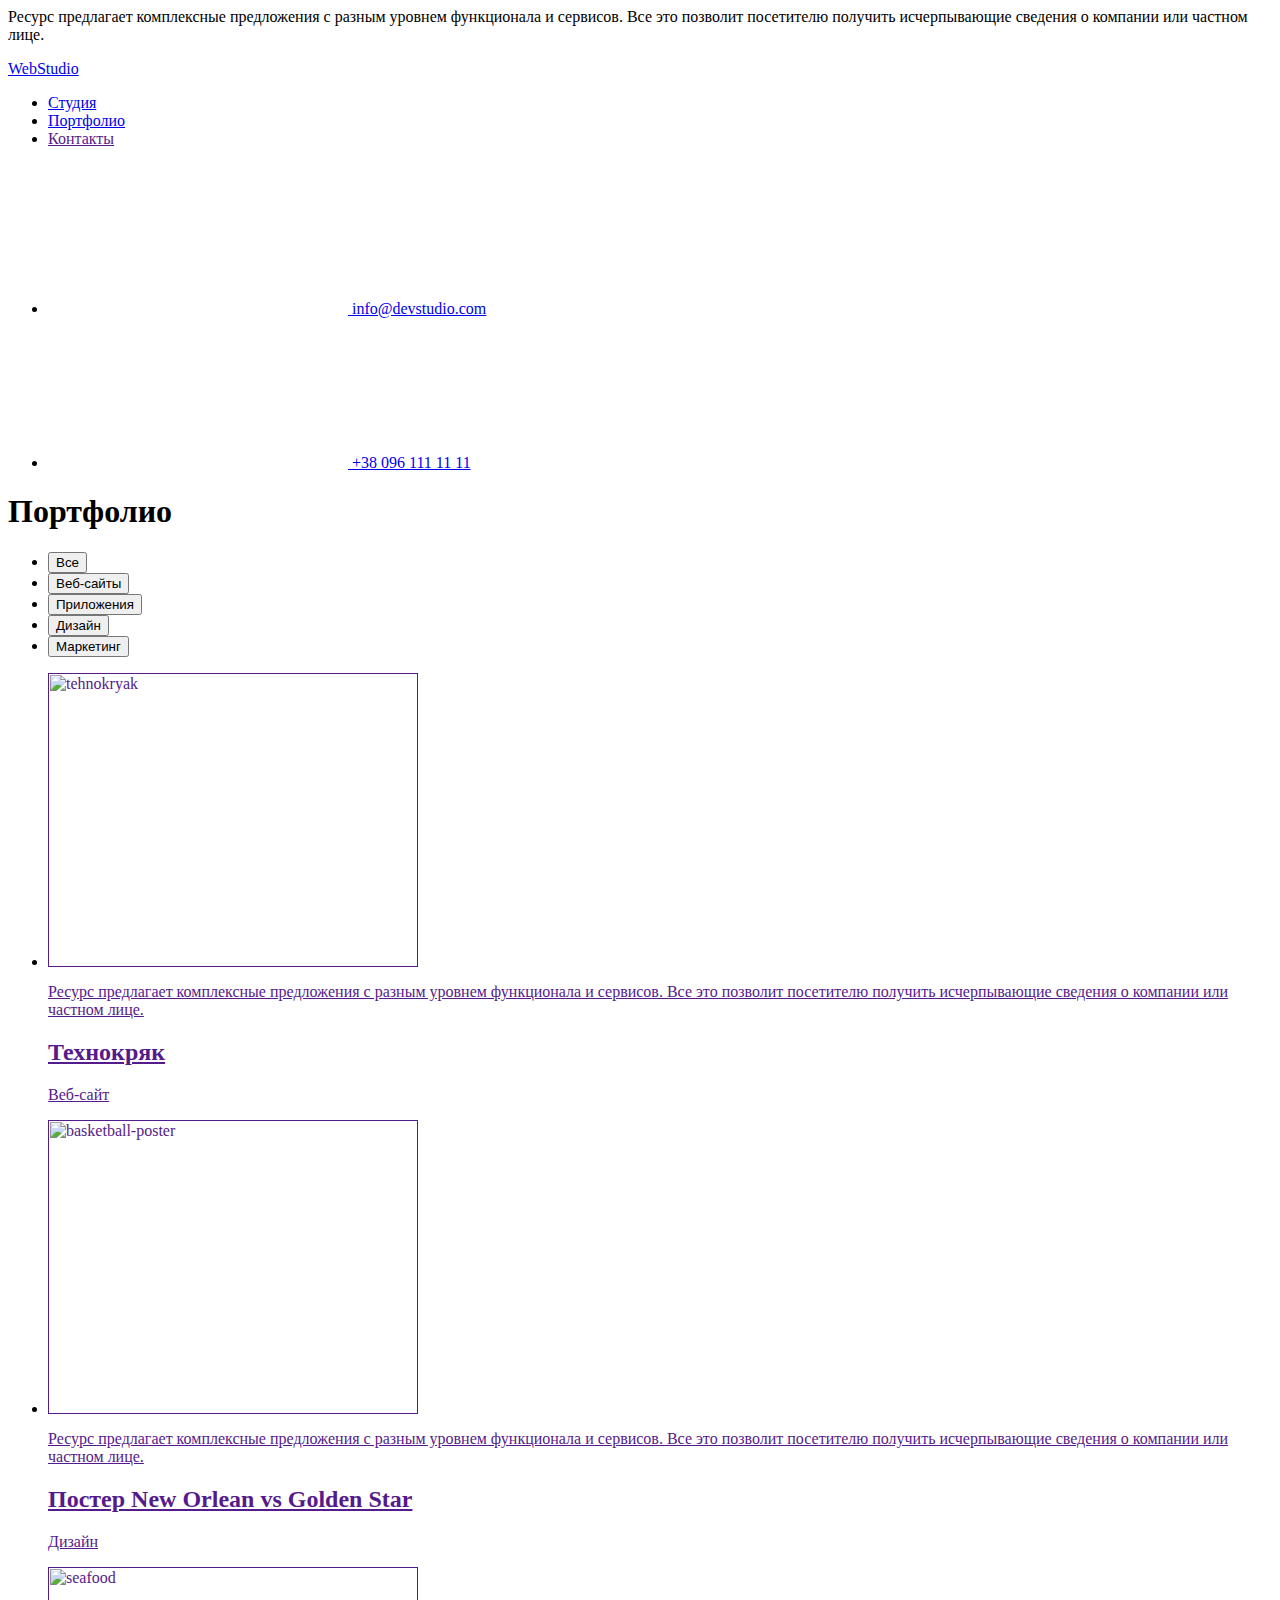
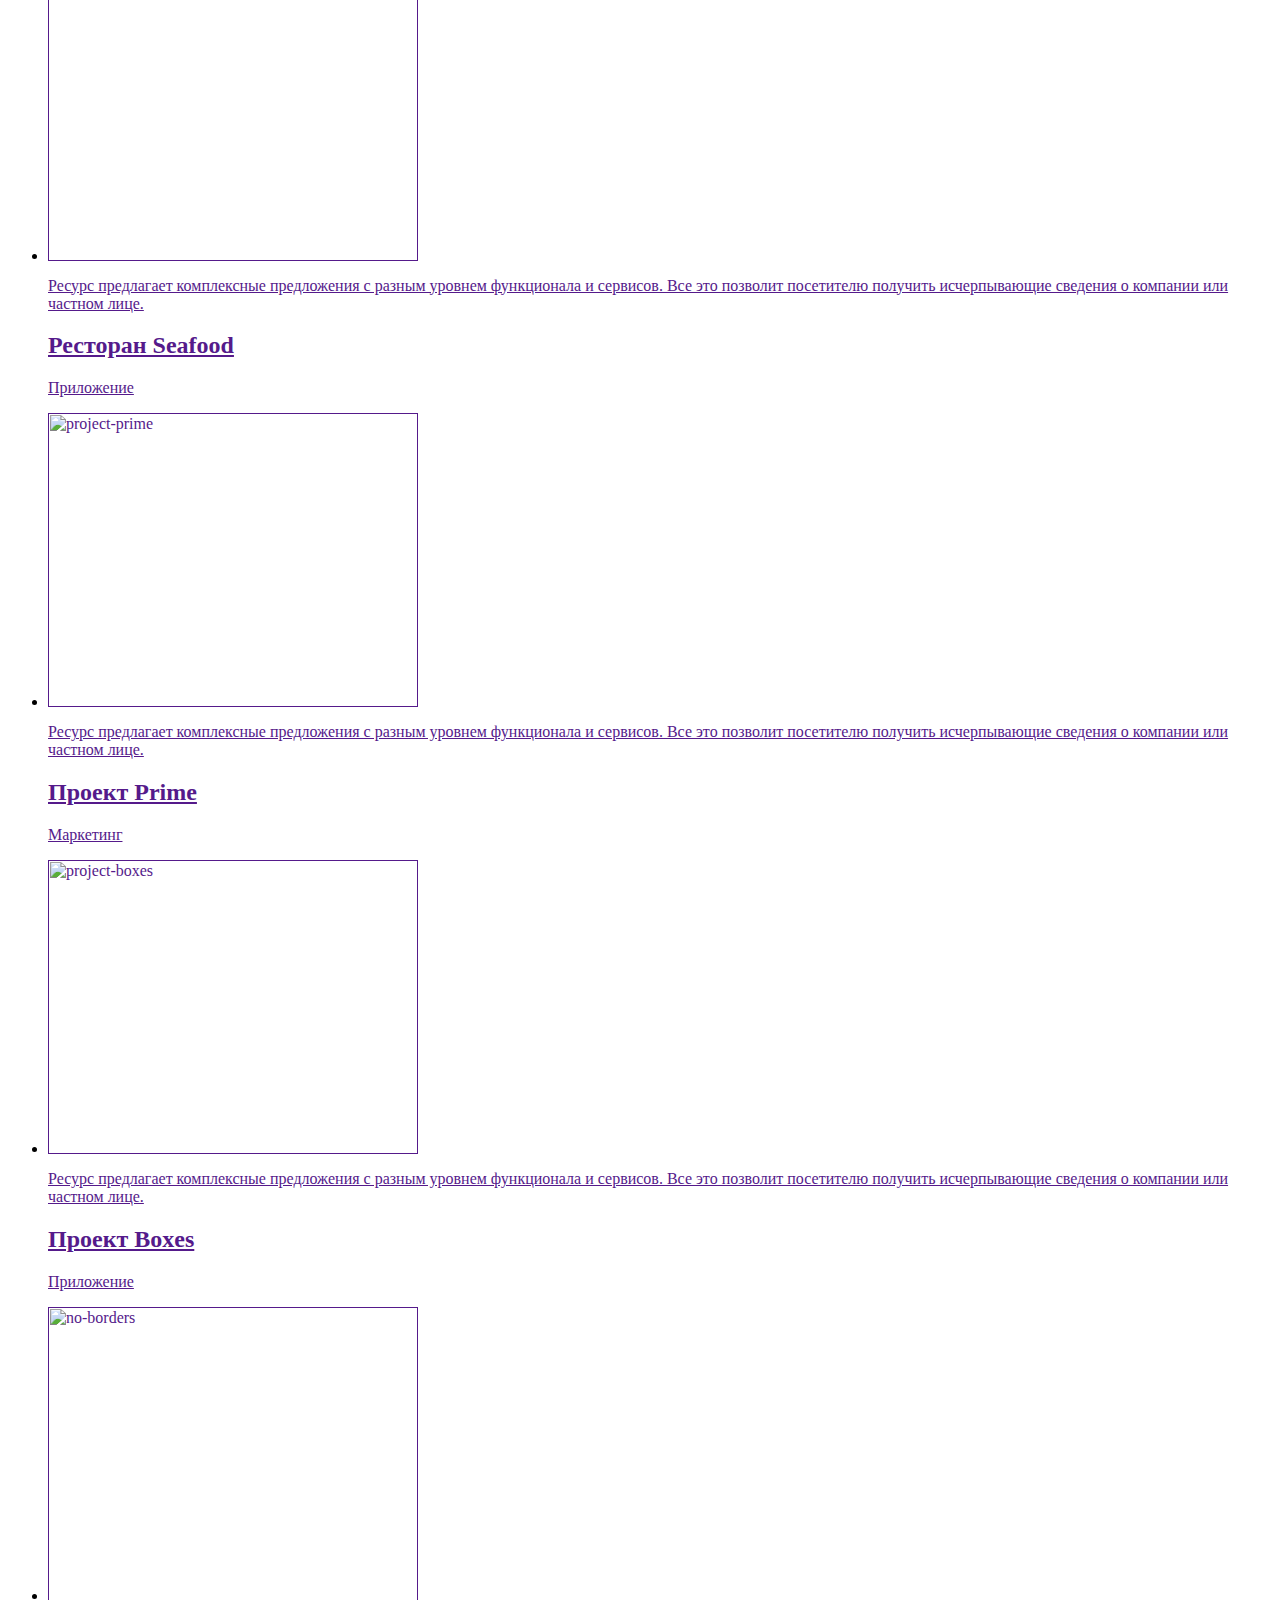
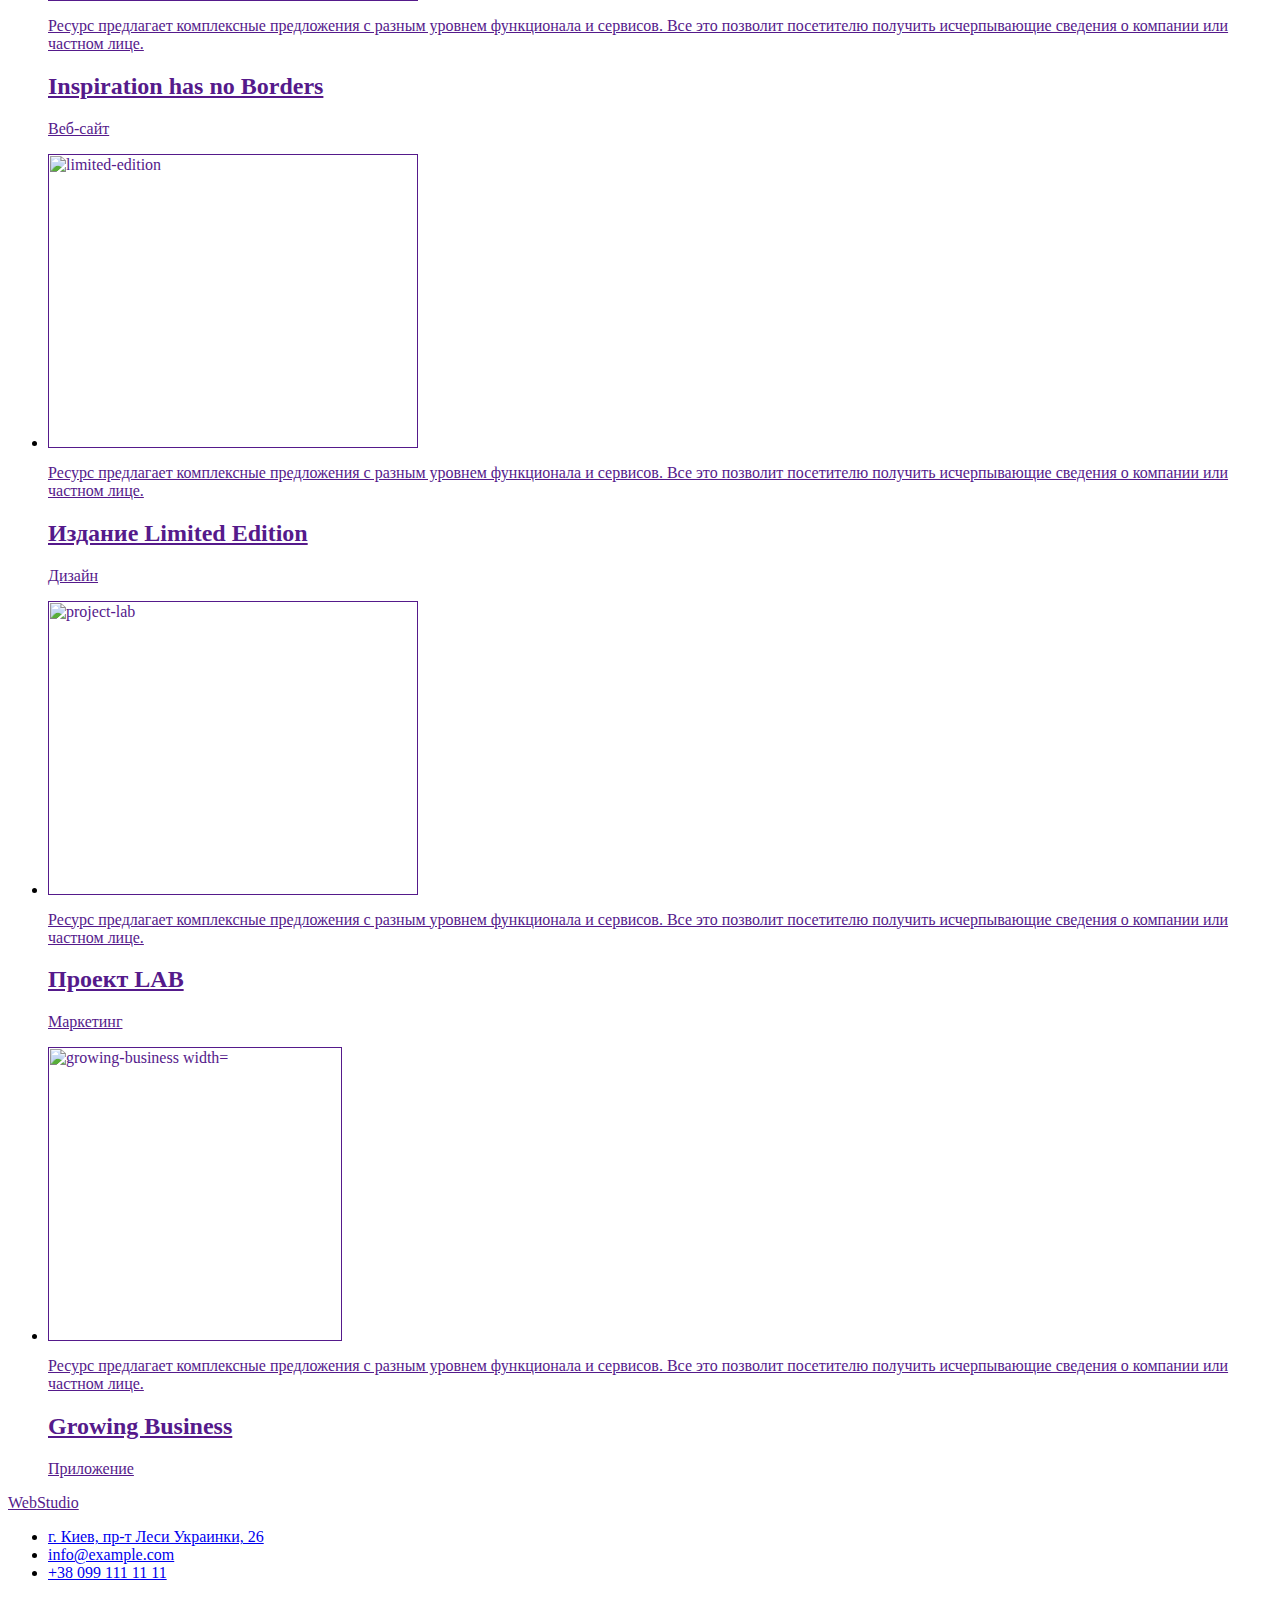
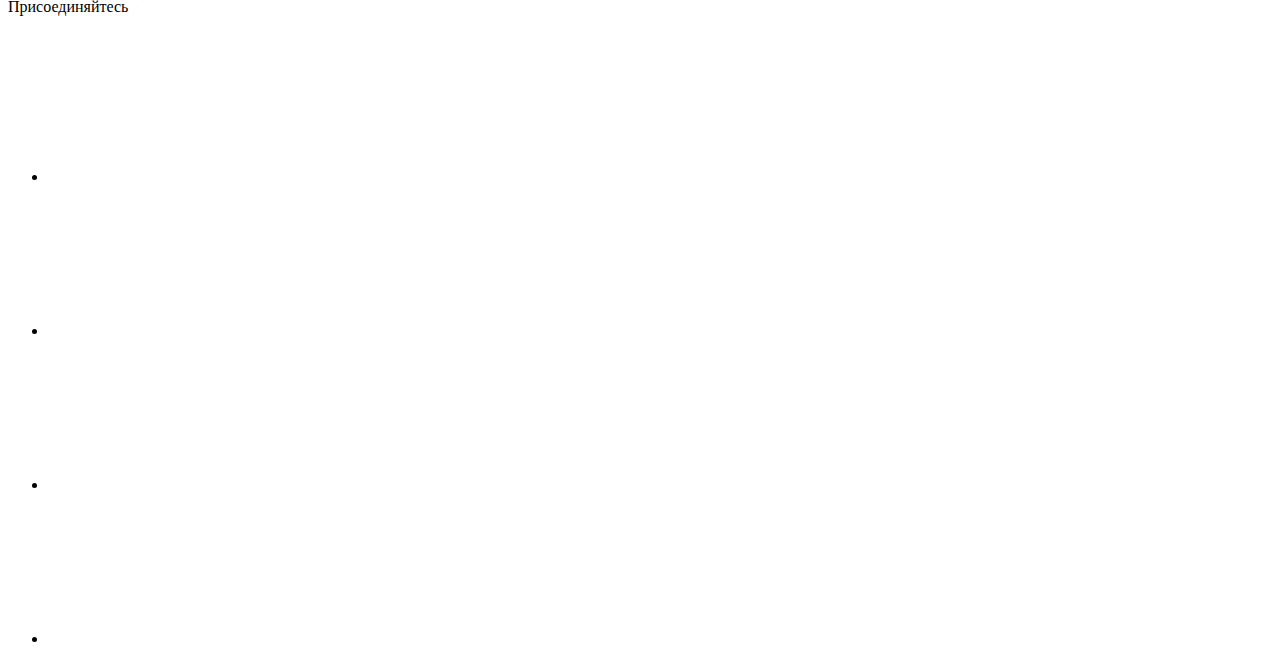
==== portfolio.html @ 95d3eed9 "Add files via upload" ====
<div class="overlay">
                                    <p class="overlay-text">
                                        Ресурс предлагает комплексные предложения с разным уровнем функционала и сервисов. Все это позволит посетителю
                                        получить исчерпывающие сведения  о компании или частном лице.
                                    </p>
                                </div><!DOCTYPE html>
<html lang="ru">
<head>
    <meta charset="UTF-8">
    <meta http-equiv="X-UA-Compatible" content="IE=edge">
    <meta name="viewport" content="width=device-width, initial-scale=1.0">
    
    <link rel="preconnect" href="https://fonts.googleapis.com">
    <link rel="preconnect" href="https://fonts.gstatic.com" crossorigin>
    <link href="https://fonts.googleapis.com/css2?family=Raleway:wght@700&family=Roboto:wght@400;500;700;900&display=swap" rel="stylesheet">
    <link 
        rel="stylesheet" 
        href="https://cdnjs.cloudflare.com/ajax/libs/modern-normalize/1.1.0/modern-normalize.min.css" 
        integrity="sha512-wpPYUAdjBVSE4KJnH1VR1HeZfpl1ub8YT/NKx4PuQ5NmX2tKuGu6U/JRp5y+Y8XG2tV+wKQpNHVUX03MfMFn9Q==" 
        crossorigin="anonymous" 
        referrerpolicy="no-referrer"
    />
    <link rel="stylesheet" href="css/styles.css">
    <title>Portfolio</title>
</head>
    <body>
        <header class="header">
            <div class="container">
                <div class="h-nav">
                    <nav class="header-navigation">
                        <a href="#" class="logo link"><span class="logo-fp">Web</span>Studio</a>
                        <ul class="header-list">
                            <li class="header-item"><a href="./index.html" class="header-link link">Студия</a></li>
                            <li class="header-item"><a href="./portfolio.html" class="portfolio-link link">Портфолио</a></li>
                            <li class="header-item"><a href="" class="header-link link">Контакты</a></li>
                        </ul>
                    </nav>
                    <ul class="header-info">
                        <li class="item">
                            <a href="mailto:info@devstudio.com" class="header-contact link">
                                <svg class="contact-icon-mail">
                                    <use href="./images/symbol-defs.svg#mail"></use>
                                </svg>
                                info@devstudio.com
                            </a>
                        </li>
                        <li class="item">
                            <a href="tel:+380961111111" class="header-contact link">
                                <svg class="contact-icon-phone">
                                    <use href="./images/symbol-defs.svg#smartphone"></use>
                                </svg>
                                +38 096 111 11 11
                            </a>
                        </li>
                    </ul>
                </div>
            </div>
        </header>
        <main>            
            <section class="section projects">
                <div class="container">
                    <h1 class="visually-hidden">Портфолио</h1>
                    <ul class="projects-buttons-list">
                        <li class="projects-button-item"><button type="button" class="projects-button">Все</button></li>
                        <li class="projects-button-item"><button type="button" class="projects-button">Веб-сайты</button></li>
                        <li class="projects-button-item"><button type="button" class="projects-button">Приложения</button></li>
                        <li class="projects-button-item"><button type="button" class="projects-button">Дизайн</button></li>
                        <li class="projects-button-item"><button type="button" class="projects-button">Маркетинг</button></li>
                    </ul>
                    <ul class="projects-list">
                        <li class="project">
                            <a href="" class="project-link">
                                <div class="project-card">
                                <img src="./images/tehnokryak.jpg" alt="tehnokryak" width="370" height="294">
                                    <div class="overlay">
                                        <p class="overlay-text">
                                            Ресурс предлагает комплексные предложения с разным уровнем функционала и сервисов. Все это позволит посетителю
                                            получить исчерпывающие сведения  о компании или частном лице.
                                        </p>
                                    </div>
                                </div>
                                <div class="project-info">
                                <h2 class="project-name">Технокряк</h2>
                                <p class="project-style">Веб-сайт</p>
                                </div>
                            </a>
                        </li>
                        <li class="project">
                            <a href="" class="project-link">
                                <div class="project-card">
                                <img src="./images/basketball-poster.jpg" alt="basketball-poster" width="370" height="294">
                                    <div class="overlay">
                                        <p class="overlay-text">
                                            Ресурс предлагает комплексные предложения с разным уровнем функционала и сервисов. Все это позволит посетителю
                                            получить исчерпывающие сведения  о компании или частном лице.
                                        </p>
                                    </div>
                                </div>
                                <div class="project-info">
                                <h2 class="project-name">Постер New Orlean vs Golden Star</h2>
                                <p class="project-style">Дизайн</p>
                                </div>
                            </a>
                        </li>
                        <li class="project">
                            <a href="" class="project-link">
                                <div class="project-card">
                                <img src="./images/seafood.jpg" alt="seafood" width="370" height="294">
                                    <div class="overlay">
                                        <p class="overlay-text">
                                            Ресурс предлагает комплексные предложения с разным уровнем функционала и сервисов. Все это позволит посетителю
                                            получить исчерпывающие сведения  о компании или частном лице.
                                        </p>
                                    </div>
                                </div>
                                <div class="project-info">
                                <h2 class="project-name">Ресторан Seafood</h2>
                                <p class="project-style">Приложение</p>
                                </div>
                            </a>
                        </li>
                        <li class="project">
                            <a href="" class="project-link">
                                <div class="project-card">
                                <img src="./images/project-prime.jpg" alt="project-prime" width="370" height="294">
                                    <div class="overlay">
                                        <p class="overlay-text">
                                            Ресурс предлагает комплексные предложения с разным уровнем функционала и сервисов. Все это позволит посетителю
                                            получить исчерпывающие сведения  о компании или частном лице.
                                        </p>
                                    </div>
                                </div>
                                <div class="project-info">
                                <h2 class="project-name">Проект Prime</h2>
                                <p class="project-style">Маркетинг</p>
                                </div>
                            </a>
                        </li>
                        <li class="project">
                            <a href="" class="project-link">
                                <div class="project-card">
                                <img src="./images/project-boxes.jpg" alt="project-boxes" width="370" height="294">
                                    <div class="overlay">
                                        <p class="overlay-text">
                                            Ресурс предлагает комплексные предложения с разным уровнем функционала и сервисов. Все это позволит посетителю
                                            получить исчерпывающие сведения  о компании или частном лице.
                                        </p>
                                    </div>
                                </div>
                                <div class="project-info">
                                <h2 class="project-name">Проект Boxes</h2>
                                <p class="project-style">Приложение</p>
                                </div>
                            </a>
                        </li>
                        <li class="project">
                            <a href="" class="project-link">
                                <div class="project-card">
                                <img src="./images/no-borders.jpg" alt="no-borders" width="370" height="294">
                                    <div class="overlay">
                                        <p class="overlay-text">
                                            Ресурс предлагает комплексные предложения с разным уровнем функционала и сервисов. Все это позволит посетителю
                                            получить исчерпывающие сведения  о компании или частном лице.
                                        </p>
                                    </div>
                                </div>
                                <div class="project-info">
                                <h2 class="project-name">Inspiration has no Borders</h2>
                                <p class="project-style">Веб-сайт</p>
                                </div>
                            </a>
                        </li>
                        <li class="project">
                            <a href="" class="project-link">
                                <div class="project-card">
                                <img src="./images/limited-edition.jpg" alt="limited-edition" width="370" height="294">
                                    <div class="overlay">
                                        <p class="overlay-text">
                                            Ресурс предлагает комплексные предложения с разным уровнем функционала и сервисов. Все это позволит посетителю
                                            получить исчерпывающие сведения  о компании или частном лице.
                                        </p>
                                    </div>
                                </div>
                                <div class="project-info">
                                <h2 class="project-name">Издание Limited Edition</h2>
                                <p class="project-style">Дизайн</p>
                                </div>
                            </a>
                        </li>
                        <li class="project">
                            <a href="" class="project-link">
                                <div class="project-card">
                                <img src="./images/project-lab.jpg" alt="project-lab" width="370" height="294">
                                    <div class="overlay">
                                        <p class="overlay-text">
                                            Ресурс предлагает комплексные предложения с разным уровнем функционала и сервисов. Все это позволит посетителю
                                            получить исчерпывающие сведения  о компании или частном лице.
                                        </p>
                                    </div>
                                </div>
                                <div class="project-info">
                                <h2 class="project-name">Проект LAB</h2>
                                <p class="project-style">Маркетинг</p>
                                </div>
                            </a>
                        </li>
                        <li class="project">
                            <a href="" class="project-link">
                                <div class="project-card">
                                <img src="./images/growing-business.jpg" alt="growing-business width="370" height="294">
                                    <div class="overlay">
                                        <p class="overlay-text">
                                            Ресурс предлагает комплексные предложения с разным уровнем функционала и сервисов. Все это позволит посетителю
                                            получить исчерпывающие сведения  о компании или частном лице.
                                        </p>
                                    </div>
                                </div>
                                <div class="project-info">
                                <h2 class="project-name">Growing Business</h2>
                                <p class="project-style">Приложение</p>
                                </div>
                            </a>
                        </li>
                    </ul>
                </div>
            </section>
        </main>
        <footer class="footer">
            <div class="container footer-info">
                <div class="footer-adress">
                    <a href="" class="f-logo link"><span class="logo-fp">Web</span>Studio</a>
                    <adress class="adress">
                        <ul class="footer-list">
                            <li class="footer-item"><a href="https://goo.gl/maps/dwcq7uRPDEBR1ieU6" target="_blank" rel="noopener noreferrer nofollow" class="footer-map link">г. Киев, пр-т Леси Украинки, 26</a></li>
                            <li class="footer-item"><a href="mailto:info@example.com" class="footer-link link">info@example.com</a></li>
                            <li class="footer-item"><a href="tel:+380991111111" class="footer-link link">+38 099 111 11 11</a></li>
                        </ul>
                    </adress>
                </div>
                <div class="footer-social">
                    <p class="join">Присоединяйтесь</p>
                    <ul class="f-social-list">
                        <li class="f-social-item">
                            <a href="" class="f-social-link">
                                <svg class="f-social-icon">
                                    <use href="./images/symbol-defs.svg#f-inst"></use>
                                </svg>
                            </a>
                        </li>
                        <li class="f-social-item">
                            <a href="" class="f-social-link">
                                <svg class="f-social-icon">
                                    <use href="./images/symbol-defs.svg#f-twitter"></use>
                                </svg>
                            </a>
                        </li>
                        <li class="f-social-item">
                            <a href="" class="f-social-link">
                                <svg class="f-social-icon">
                                    <use href="./images/symbol-defs.svg#f-facebook"></use>
                                </svg>
                            </a>
                        </li>
                        <li class="f-social-item">
                            <a href="" class="f-social-link">
                                <svg class="f-social-icon">
                                    <use href="./images/symbol-defs.svg#f-linked"></use>
                                </svg>
                            </a>
                        </li>
                    </ul>
                </div>
            </div>
        </footer>
    </body>
</html>
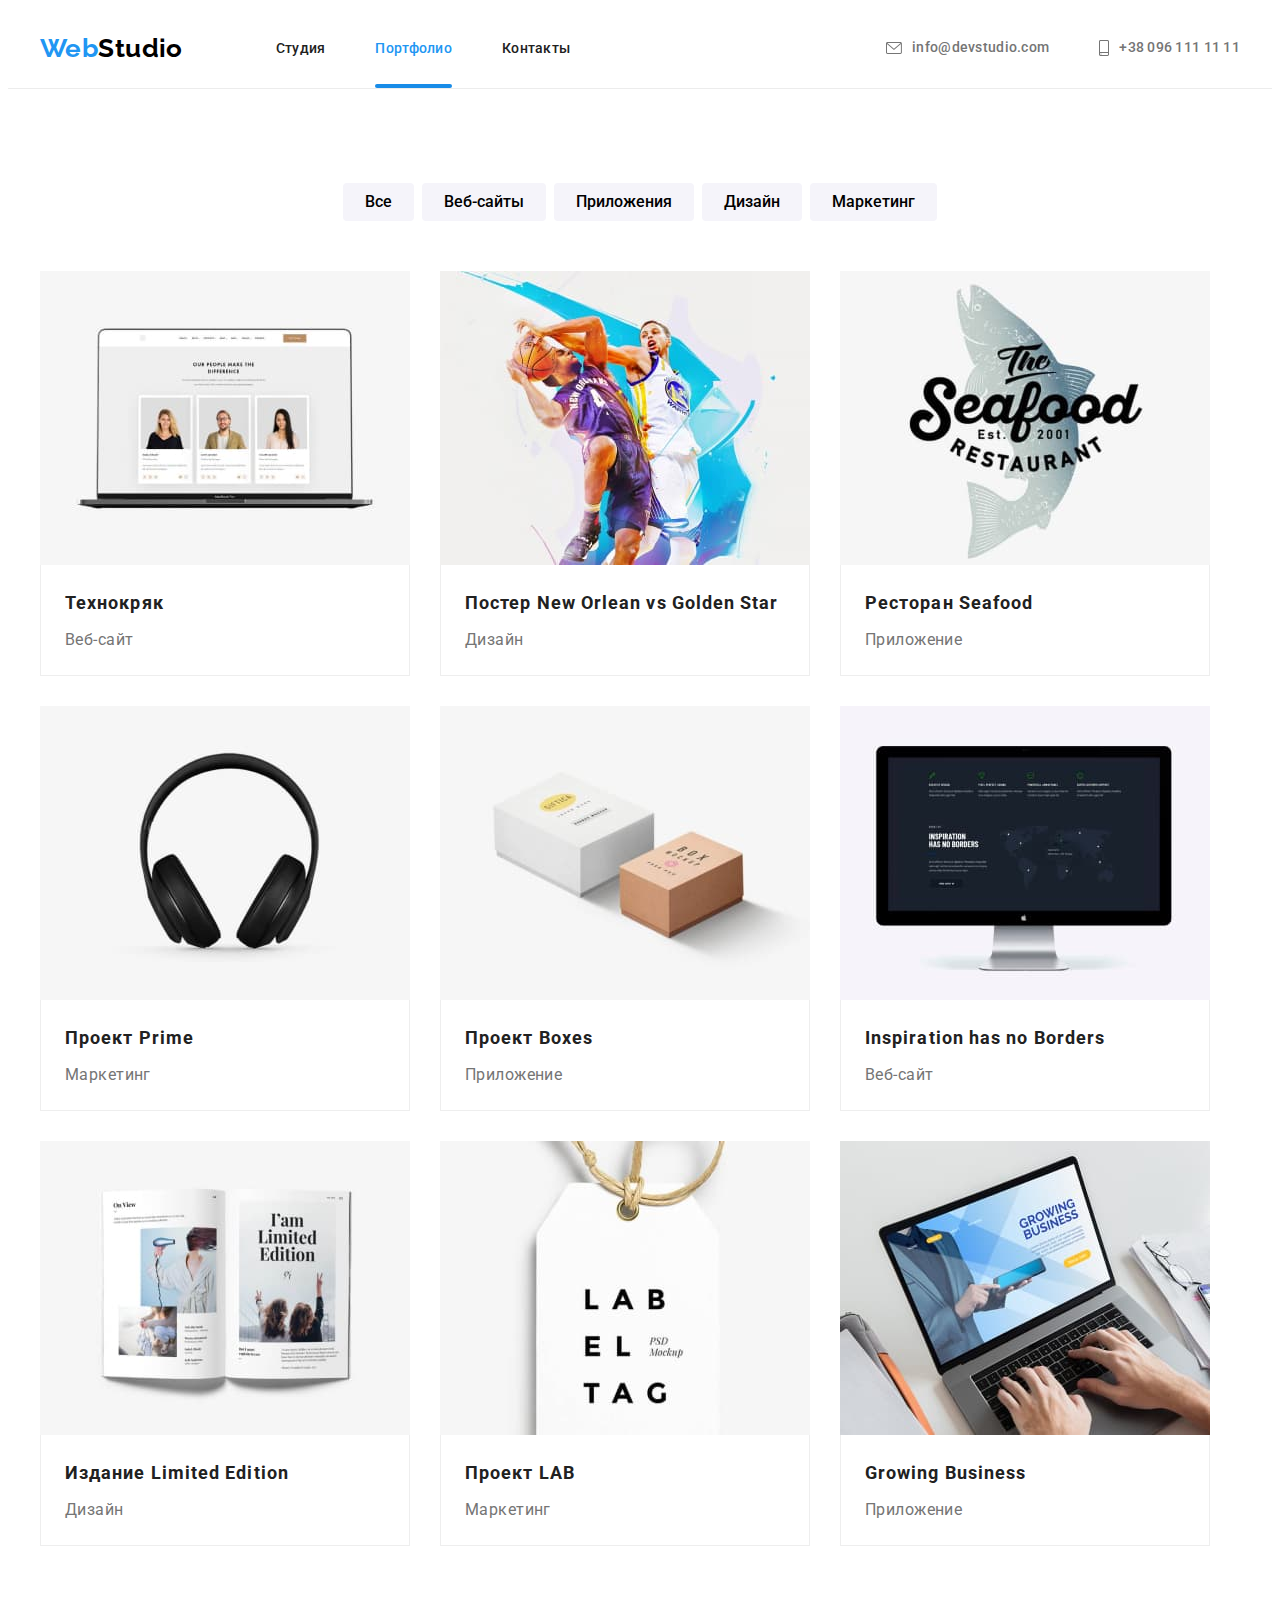
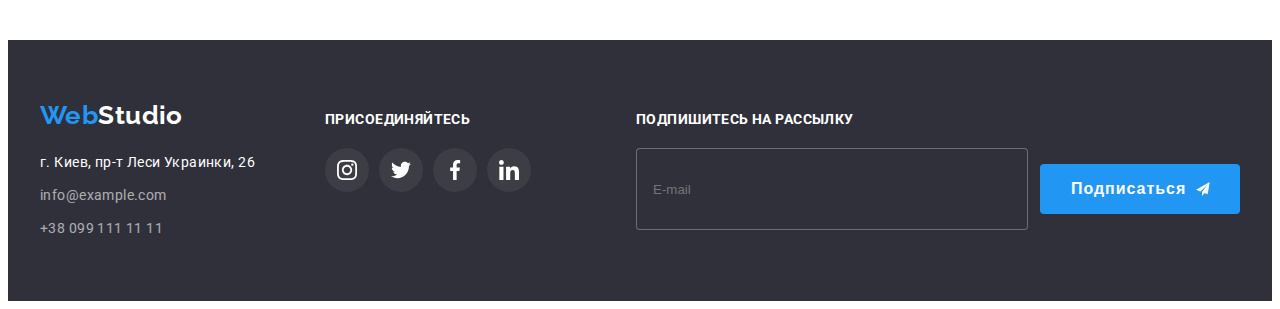
==== commit 49940a72: "hw06" ====
--- a/portfolio.html
+++ b/portfolio.html
@@ -1,10 +1,4 @@
-
-<div class="overlay">
-                                    <p class="overlay-text">
-                                        Ресурс предлагает комплексные предложения с разным уровнем функционала и сервисов. Все это позволит посетителю
-                                        получить исчерпывающие сведения  о компании или частном лице.
-                                    </p>
-                                </div><!DOCTYPE html>
+<!DOCTYPE html>
 <html lang="ru">
 <head>
     <meta charset="UTF-8">
@@ -271,6 +265,20 @@
                         </li>
                     </ul>
                 </div>
+                <div class="footer-sign-up">
+                    <p class="join">Подпишитесь на рассылку</p>
+                    <form class="footer-wrap">
+                        <label for="mail" class="label-mail"></label>
+                        <input class="input-footer" type="email" name="mail" id="mail" placeholder="E-mail">
+                        <button type="submit" class="sign-button">
+                            Подписаться
+                            <svg class="sign-up-button" width="24" height="24">
+                                <use href="./images/symbol-defs.svg#icon-plane"></use>
+                            </svg>
+                        </button>
+                    </form>
+                    
+                </div>
             </div>
         </footer>
     </body>
--- a/css/styles.css
+++ b/css/styles.css
@@ -0,0 +1,1033 @@
+:root {
+    --accent-second-color: #2196F3;
+    --hero-button-active-color: #188ce8;
+    --accent-color: #ffffff;
+    --hero-bg-color: #2F303A;
+    --team-bg-color: #F5F4FA;
+    --footer-bg-color: #2F303A;
+    --logo-first-color: #000000;
+    --accent-text-color: #212121;
+    --sub-text-color: #757575;
+    --portfolio-btn-color: #F5F4FA;
+    --pec-container-color: #f5f4fa;
+    --social-link: #afb1b8;
+    --animation-time: 250ms ;
+    --cubic: cubic-bezier(0.4, 0, 0.2, 1);
+}
+
+body {
+    font-family: 'Roboto', sans-serif;
+    color: var(--accent-text-color);
+    font-size: 14px;
+    letter-spacing: 0.03em;
+    background-color: var(--accent-color);
+}
+
+p, h1, h2, h3, h4, h5, h6 {
+    margin: 0;
+}
+
+ul, ol {
+    padding-left: 0;
+    margin: 0;
+}
+
+button {
+    cursor: pointer;
+}
+
+.visually-hidden {
+    position: absolute;
+    white-space: nowrap;
+    width: 1px;
+    height: 1px;
+    overflow: hidden;
+    border: 0;
+    padding: 0;
+    clip: rect(0 0 0 0);
+    clip-path: inset(50%);
+    margin: -1px;
+}
+
+.link {
+    text-decoration: none;
+}
+
+.container {
+    width: 1200px;
+    padding-left: 15px;
+    padding-right: 15px;
+    margin: 0 auto;
+    /* outline: 1px solid red; */
+}
+
+ul,
+ol {
+    list-style-type: none; 
+}
+
+a {
+    text-decoration: none;
+}
+
+img {
+    display: block;
+    max-width: 100%;
+    height: auto;
+}
+
+.section {
+    padding-top: 94px;
+    padding-bottom: 94px;
+}
+
+
+/* --------------------MODAL-------------------- */
+
+
+.backdrop {
+    position: fixed;
+    top: 0;
+    left: 0;
+    width: 100%;
+    height: 100%;
+    background-color: rgba(0, 0, 0, 0.2);
+    opacity: 1;
+    transition: opacity 250ms cubic-bezier(0.4, 0, 0.2, 1);
+}
+
+.modal {
+    position: absolute;
+    min-height: 581px;
+    min-width: 528px;
+    padding: 40px;
+    top: 50%;
+    left: 50%;
+    box-shadow: 0px 1px 3px rgb(0 0 0 / 12%), 0px 1px 1px rgb(0 0 0 / 14%), 0px 2px 1px rgb(0 0 0 / 20%);
+    border-radius: 4px;
+    background-color: var(--accent-color);
+    z-index: 100;
+    transform: translate(-50%, -50%) scale(1);
+    transition: transform 250ms cubic-bezier(0.4, 0, 0.2, 1);
+}
+
+.modal-title {
+    font-weight: 700;
+    font-size: 20px;
+    line-height: 1.15;
+    text-align: center;
+    color: var(--accent-text-color);
+    margin-bottom: 12px;
+}
+
+.close-button {
+    position: absolute;
+    right: 8px;
+    top: 8px;
+    display: flex;
+    justify-content: center;
+    align-items: center;
+    width: 30px;
+    height: 30px;
+    border-radius: 50%;
+    background-color: var(--accent-color);
+    border: 1px solid rgba(0, 0, 0, 0.1);
+    cursor: pointer;
+}
+
+.close-modal {
+    transition: fill 250ms var(--cubic);
+}
+
+.close-modal:hover {
+    fill: var(--accent-second-color);
+}
+
+.backdrop.is-hidden {
+    opacity: 0;
+    pointer-events: none;
+}
+
+.modal-name {
+    display: block;
+    font-weight: 400;
+    font-size: 12px;
+    line-height: 1.16;
+    letter-spacing: 0.01em;
+    color: var(--sub-text-color);
+    margin-bottom: 4px;
+}
+
+.modal-wrap {
+    position: relative;
+    display: flex;
+    flex-direction: column;
+}
+
+.input-modal {
+    width: 448px;
+    height: 40px;
+    border-radius: 4px;
+    border: 1px solid rgba(33, 33, 33, 0.2);
+    outline: none;
+    padding-left: 42px;
+    margin-bottom: 10px;
+    cursor: pointer;
+    transition: border-color 250ms var(--cubic);
+}
+
+.input-modal:focus {
+    border-color: var(--accent-second-color);
+}
+
+.input-modal:focus ~ .name-icon {
+    fill: var(--accent-second-color);
+}
+
+.input-modal:focus {
+    border-color: var(--accent-second-color);
+}
+
+.name-icon {
+    position: absolute;
+    top: 11px;
+    left: 12px;
+    width: 18px;
+    height: 18px;
+    cursor: pointer;
+    fill: var(--accent-text-color);
+    transition: fill 250ms var(--cubic);
+}
+
+.comment-field {
+    width: 448px;
+    height: 120px;
+    padding: 12px 16px;
+    border-radius: 4px;
+    border: 1px solid rgba(33, 33, 33, 0.2);
+    resize: none;
+    outline: none;
+    margin-bottom: 20px;
+    transition: border-color 250ms var(--cubic);
+}
+
+.comment-field:focus {
+    border-color: var(--accent-second-color);
+}
+
+.modal-button {
+    font-weight: 700;
+    font-size: 16px;
+    height: 50px;
+    width: 200px;
+    line-height: 1.9;
+    letter-spacing: 0.06em;
+    color: var(--accent-color);
+    background-color: var(--accent-second-color);
+    cursor: pointer;
+    display: flex;
+    margin-left: auto;
+    margin-right: auto;
+    align-items: center;
+    text-align: center;
+    padding: 10px 55px;
+    margin-top: 30px;
+    border-radius: 4px;
+    border: 2px solid transparent;
+    transition: box-shadow 250ms var(--cubic), background-color 250ms var(--cubic);
+}
+
+.modal-button:hover, .modal-button:focus {
+    box-shadow: 0px 4px 4px rgb(0 0 0 / 15%);
+    background-color: #188ce8; 
+}
+
+.policy {
+    display: flex;
+    flex-direction: row;
+    align-items: center;
+}
+
+.checkbox {
+    appearance: none;
+    position: absolute;
+}
+
+.checked {
+    display: block;
+    width: 16px;
+    height: 15px;
+    border-radius: 2px;
+    border: 2px solid var(--accent-text-color);
+    display: inline-block;
+    cursor: pointer;
+    margin-left: 13px;
+    fill: var(--accent-color);
+    transition: 250ms var(--cubic);
+}
+
+.about-text {
+    margin-left: 7px;
+    font-weight: 400;
+    font-size: 14px;
+    line-height: 1.7;
+    color: var(--sub-text-color);
+}
+
+.terms {
+    position: relative;
+    text-decoration: none;
+    font-weight: 400;
+    font-size: 14px;
+    line-height: 1.7;
+    color: var(--accent-second-color);
+}
+
+.terms::after {
+    content: "";
+    position: absolute;
+    display: block;
+    width: 100%;
+    height: 1px;
+    left: 0;
+    bottom: 0;
+    transform: translateY(-5px);
+    background-color: var(--accent-second-color);
+}
+
+
+/*-------------------HEADER-------------------*/
+
+
+.header {
+    border-bottom: 1px solid #ececec;
+}
+
+.h-nav {
+    display: flex;
+    align-items: center;
+    height: 80px;
+}
+
+.header-navigation {
+    display: flex;
+}
+
+.logo {
+    font-family: 'Raleway', sans-serif;
+    font-weight: 700;
+    font-size: 26px;
+    line-height: 1.19;
+    color:var(--logo-first-color) ;
+}
+
+.logo-fp {
+    color: var(--accent-second-color);
+    font-weight: 700;
+    font-size: 26px;
+    line-height: 1.19;
+    font-family: 'Raleway', sans-serif;
+}
+
+.header-link.link:hover,
+.header-link.link:focus {
+    color: var(--accent-second-color);
+}
+
+
+
+.header-link {
+    position: relative;
+    padding-top: 32px;
+    padding-bottom: 32px;
+    font-weight: 500;
+    line-height: 1.14;
+    letter-spacing: 0.02em;
+    color: var(--header-text-color);
+    transition: color 250ms var(--cubic);
+}
+
+.header-item .link {
+    position: relative;
+    padding-top: 32px;
+    padding-bottom: 33px;
+    font-weight: 500;
+    line-height: 1.33;
+    letter-spacing: 0.02em;
+    color: var(--header-link-color);
+    transition: color 250ms var(--cubic);
+}
+
+.header-item .studio-link,
+.header-item .portfolio-link {
+    padding-top: 32px;
+    padding-bottom: 32px;
+    font-weight: 500;
+    line-height: 1.14;
+    letter-spacing: 0.02em;
+    color: var(--accent-second-color);
+}
+
+.studio-link::after {
+    display: block;
+    content: "";
+    position: absolute;
+    bottom: 0;
+    left: 0;
+    width: 100%;
+    height: 4px;
+    background-color: #188ce8;
+    border-radius: 2px;
+}
+
+.portfolio-link::after {
+    display: block;
+    content: "";
+    position: absolute;
+    bottom: 0;
+    left: 0;
+    width: 100%;
+    height: 4px;
+    background-color: #188ce8;
+    border-radius: 2px;
+}
+
+.header-list {
+    display: flex;
+    align-items: center;
+    margin-left: 93px;
+    padding: 0px;
+    margin-bottom: 0;
+    color: var(--header-text-color);
+}
+
+.header-item {
+    margin-right: 50px;
+}
+
+.header-item:last-child {
+    margin-right: 0;
+}
+
+.header-info {
+    margin-left: auto;
+    display: flex;
+    color: var(--sub-text-color);
+}
+
+.header-info .item + .item{
+    margin-left: 50px;
+}
+
+.header-contact:hover,
+.header-contact:focus {
+    color: var(--accent-second-color);
+}
+
+.contact-icon-mail:hover,
+.contact-icon-mail:focus,
+.contact-icon-phone:hover,
+.contact-icon-phone:focus {
+    fill: var(--accent-second-color);
+}
+
+.header-contact {
+    display: flex;
+    align-items: center;
+    padding-top: 32px;
+    padding-bottom: 32px;
+    font-weight: 500;
+    line-height: 1.14;
+    letter-spacing: 0.02em;
+    color: var(--sub-text-color);
+    transition: color 250ms var(--cubic);
+}
+
+.contact-icon-mail {
+    margin-right: 10px;
+    width: 16px;
+    height: 12px;
+    fill: currentColor;
+}
+
+.contact-icon-phone {
+    margin-right: 10px;
+    width: 10px;
+    height: 16px;
+    fill: currentColor;
+}
+
+
+/*-------------------HERO-------------------*/
+
+
+.hero {
+    padding-top: 200px;
+    padding-bottom: 200px;
+    text-align: center;
+    background: linear-gradient(to right, rgba(47, 48, 58, 0.4), rgba(47, 48, 58, 0.4)), url(../images/hero-bg.jpg);
+    background-repeat: no-repeat;
+    background-position: center top;
+    background-size: cover;    
+    margin: 0 auto;
+}
+
+.hero-title {
+    width: 696px;
+    margin: 0 auto;
+    margin-bottom: 30px;
+    color: var(--accent-color);
+    font-weight: 900;
+    font-size: 44px;
+    line-height: 1.36;
+    letter-spacing: 0.06em;
+    text-transform: uppercase;
+}
+
+.hero-button:hover,
+.hero-button:focus {
+    background-color: var(--hero-button-active-color);
+    box-shadow: 0px 4px 4px rgb(0 0 0 / 15%);
+}
+
+.hero-button {
+    min-width: 200px;
+    height: 50px;
+    font-weight: 700;
+    font-size: 16px;
+    line-height: 1.88;
+    border-radius: 4px;
+    letter-spacing: 0.06em;
+    border:none;
+    background-color: var(--accent-second-color);
+    color: var(--accent-color);
+    box-shadow: 0px 4px 4px rgb(0 0 0 / 0.15);
+    display: inline-block;
+    padding: 10px 32px;
+    transition: box-shadow 250ms var(--cubic), background-color 250ms var(--cubic);
+    cursor: pointer;
+}
+
+
+/*-------------------ОСОБЕННОСТИ-------------------*/
+
+
+.peculiarities {
+}
+
+.peculiarities-icon-list {
+    display: flex;
+}
+
+.peculiarities-icon-container {
+    display: flex;
+    justify-content: center;
+    align-items: center;
+    min-width: 270px;
+    min-height: 120px;
+    border-radius: 4px;
+    background-color: var(--pec-container-color);
+    margin-bottom: 30px;
+    margin-right: 30px;
+}
+
+.peculiarities-icon-container:not(:last-child) {
+    margin-right: 30px;
+}
+
+.antenna {
+    width: 70px;
+    height: 70px;
+}
+
+.clock{
+    width: 70px;
+    height: 70px;
+}
+
+.diagram{
+    width: 70px;
+    height: 70px;
+}
+
+.astronaut{
+    width: 70px;
+    height: 70px;
+}
+
+.peculiarities-list {
+    display: flex;
+}
+
+.peculiarities-item:not(:last-child) {
+    margin-right: 30px;
+}
+
+.peculiarities-title {
+    width: 270px;
+    height: 16px;
+    font-size: 14px;
+    font-weight: 700;
+    line-height: 1.14;
+    text-transform: uppercase;
+}
+
+.peculiarities-info {
+    width: 270px;
+    height: 75px;
+    line-height: 1.71;
+    color: var(--sub-text-color);
+    margin-top: 10px;
+}
+
+
+/*-------------------SKILLS-------------------*/
+
+
+.skills {
+    padding-top: 0;
+}
+
+.skills-title {
+    font-weight: 700;
+    font-size: 36px;
+    line-height: 1.17;
+    text-align: center;
+    margin-bottom: 50px;
+}
+
+.skills-list {
+    display: flex;
+}
+
+.skills-list .img {
+    position: relative;
+}
+
+.skills-list .img + .img {
+    margin-left: 30px;
+}
+
+.skills-description-container {
+    position: absolute;
+    width: 370px;
+    height: 70px;
+    bottom: 0;
+    padding-top: 27px;
+    padding-bottom: 27px;
+    text-align: center;
+    background: rgba(47, 48, 58, 0.8);
+}
+
+.skills-description {
+    font-weight: 700;
+    font-size: 14px;
+    line-height: 1.14;
+    color: var(--accent-color);
+    text-align: center;
+    text-transform: uppercase;
+}
+
+
+/*-------------------TEAM-------------------*/
+
+
+.team {
+    background-color:var(--team-bg-color);
+}
+
+.team-title {
+    font-weight: 700;
+    font-size: 36px;
+    line-height: 1.16;
+    text-align: center;
+    margin-bottom: 50px;
+}
+
+.team-list {
+    display: flex;
+
+}
+
+.team-item {
+    text-align: center;
+}
+
+.team-list .team-item + .team-item {
+    margin-left: 30px;
+}
+
+.master {
+    font-weight: 500;
+    font-size: 16px;
+    line-height: 1.18;
+    margin-top: 30px;
+}
+
+.job {
+    font-size: 16px;
+    line-height: 1.18;
+    color: var(--sub-text-color);
+    margin-top: 10px;
+}
+
+.team-box {
+    background-color: var(--accent-color);
+    box-shadow: 0px 1px 3px rgba(0, 0, 0, 0.12), 0px 1px 1px rgba(0, 0, 0, 0.14), 0px 2px 1px rgba(0, 0, 0, 0.2);
+    border-radius: 0px 0px 4px 4px;
+    padding-bottom: 30px;
+}
+
+.social-list {
+    display: flex;
+    justify-content: center;
+    align-items: center;
+    margin-top: 16px;
+}
+
+.team-button-icon:hover,
+.team-button-icon:focus {
+    background-color: #188ce8
+}
+
+.team-social-item:not(:last-child) {
+    margin-right: 10px;
+}
+
+.team-social-link {
+    display: flex;
+    justify-content: center;
+    align-items: center;
+    width: 44px;
+    height: 44px;
+    border-radius: 50%;
+    background-color: var(--accent-color);
+    transition:fill 250ms var(--cubic), background-color 250ms var(--cubic);
+}
+
+.team-social-link:hover,
+.team-social-link:focus {
+    background-color: var(--accent-second-color);
+}
+
+.team-social-icon:hover,
+.team-social-icon:focus {
+    fill: #ffffff;
+}
+
+.team-social-icon {
+    fill: var(--social-link);
+    width: 44px;
+    height: 44px;
+    
+}
+
+
+/* -------------------CLIENTS------------------- */
+
+
+.client-title {
+    font-weight: 700;
+    font-size: 36px;
+    line-height: 1.17;
+    text-align: center;
+    letter-spacing: 0.03em;
+    margin-bottom: 50px;
+}
+
+.client-list {
+    display: flex;
+}
+
+.client-item:not(:last-child) {
+    margin-right: 30px;
+}
+
+.client-link {
+    display: flex;
+    justify-content: center;
+    align-items: center;
+    width: 170px;
+    height: 92px;
+    border: 1px solid #AFB1B8;
+    border-radius: 4px;
+    transition:fill 250ms var(--cubic), background-color 250ms var(--cubic);
+}
+
+.client:hover, 
+.client-link:hover {
+    fill: var(--accent-second-color-color);
+    border-color: #2196f3;
+}
+
+.client {
+    fill: #afb1b8;
+    width: 172px;
+    height: 94px;
+    transition:fill 250ms var(--cubic), background-color 250ms var(--cubic);
+}
+
+.client:hover,
+.client:focus {
+    fill: var(--accent-second-color);
+}
+
+
+/*-------------------FOOTER-------------------*/
+
+
+.footer {
+    padding-top: 60px;
+    padding-bottom: 60px;
+    background-color: var(--footer-bg-color);
+}
+
+.footer-info {
+    display: flex;
+    align-items: baseline;
+}
+
+.footer-social {
+    margin-left: 70px;
+}
+
+.footer-sign-up {
+    margin-left: auto;
+}
+
+.footer-item:not(:last-child) {
+    margin-bottom: 9px;
+}
+
+.footer-map {
+    line-height: 1.71;
+    color: var(--accent-color);
+}
+
+.footer-link {
+    line-height: 1.71;
+    color: var(--accent-color);
+    opacity: 60%;
+}
+
+.f-logo {
+    font-family: 'Raleway', sans-serif;
+    font-weight: 700;
+    font-size: 26px;
+    line-height: 1.19;
+    color: var(--accent-color);
+}
+
+.adress {
+    display: block;
+    margin-top: 20px;
+}
+
+.join {
+    font-weight: 700;
+    font-size: 14px;
+    line-height: 1.14;
+    text-transform: uppercase;
+    color: var(--accent-color);
+    margin-bottom: 20px;
+}
+
+.f-social-list {
+    display: flex;
+}
+
+.f-social-item:not(:last-child) {
+    margin-right: 10px;
+}
+
+.f-social-link {
+    display: flex;
+    justify-content: center;
+    align-items: center;
+    width: 44px;
+    height: 44px;
+    border-radius: 50%;
+    background-color: rgba(255, 255, 255, 0.1);
+    transition:fill 250ms var(--cubic), background-color 250ms var(--cubic);
+}
+
+.f-social-icon {
+    width: 44px;
+    height: 44px;
+}
+
+.f-social-link:hover,
+.f-social-link:focus {
+    background-color: var(--accent-second-color);
+}
+
+.footer-wrap {
+    display: flex;
+    align-items: center;
+}
+
+.input-footer {
+    margin: 0;
+    padding: 15px 16px;
+    width: 358px;
+    height: 50px;
+    color: rgba(255, 255, 255, 0.6);
+    background-color: var(--footer-bg-color);
+    border-radius: 4px;
+    border: 1px solid rgba(255, 255, 255, 0.3);
+    outline: none;
+    transition: border-color 250ms var(--cubic);
+}
+
+.input-footer:focus {
+    border-color: var(--accent-second-color);
+}
+
+.sign-button {
+    display: inline-flex;
+    margin-left: 12px;
+    align-items: center;
+    padding: 10px 28px 10px 29px;
+    border-radius: 4px;
+    border: 2px solid transparent;
+    width: 200px;
+    height: 50px;
+    font-weight: 700;
+    font-size: 16px;
+    line-height: 1.88;
+    letter-spacing: 0.06em;
+    color: var(--accent-color);
+    background-color: var(--accent-second-color);
+    cursor: pointer;
+    transition: box-shadow 250ms var(--cubic), background-color 250ms var(--cubic);
+}
+
+.sign-button:hover, .sign-button:focus {
+    box-shadow: 0px 4px 4px rgb(0 0 0 / 15%);
+    background-color: #188ce8;
+}
+
+.sign-up-button {
+    fill: var(--accent-color);
+    margin-left: 10px;
+}
+
+
+
+
+
+/*-------------------PORTFOLIO-------------------*/
+
+
+
+
+
+.projects {
+
+}
+
+.projects-buttons-list {
+    display: flex;
+    justify-content: center;
+    margin-bottom: 50px;
+}
+
+.projects-button:hover,
+.projects-button:focus {
+    background-color: var(--accent-second-color);
+    color: var(--accent-color);
+}
+
+.projects-button-item:not(:last-child) {
+    margin-right: 8px;
+}
+
+.projects-button {
+    font-family: 'Roboto';
+    font-weight: 500;
+    font-size: 16px;
+    line-height: 1.62;
+    text-align: center;
+    background-color: var(--portfolio-btn-color);
+    border: var(--accent-second-color);
+    border-radius: 4px;
+    padding: 6px 22px;
+    transition: box-shadow 250ms var(--cubic), background-color 250ms var(--cubic);
+    cursor: pointer;
+}
+
+.projects-button:hover,
+.projects-button:focus {
+    box-shadow: 0px 3px 1px rgba(0, 0, 0, 0.1), 0px 1px 2px rgba(0, 0, 0, 0.08), 0px 2px 2px rgba(0, 0, 0, 0.12);
+}
+
+.project:hover,
+.project:focus {
+    box-shadow: 0px 1px 1px rgba(0, 0, 0, 0.12), 0px 4px 4px rgba(0, 0, 0, 0.06), 1px 4px 6px rgba(0, 0, 0, 0.16);
+}
+
+.projects-list {
+    display: flex;
+    flex-wrap: wrap;
+}
+
+.project {
+    width: 370px;
+    display: inline-block;
+    transition: box-shadow var(--animation-time) var(--cubic);
+}
+
+.project-info {
+    padding: 20px 24px;
+    border-right: 1px solid #eeeeee;
+    border-left: 1px solid #eeeeee;
+    border-bottom: 1px solid #eeeeee;
+}
+
+.project:not(:nth-last-child(-n + 3)) {
+    margin-bottom: 30px;
+}
+
+.project:not(:nth-child(3n)) {
+    margin-right: 30px;
+}
+
+.project-name {
+    font-weight: 700;
+    font-size: 18px;
+    line-height: 2;
+    letter-spacing: 0.06em;
+    margin-bottom: 4px;
+    color: var(--accent-text-color);
+}
+
+.project-card {
+    position: relative;
+    overflow: hidden;
+}
+
+.project-style {
+    font-size: 16px;
+    line-height: 1.88;
+    color: var(--sub-text-color);
+}
+
+.overlay {
+    position: absolute;
+    top: 0;
+    left: 0;
+    width: 100%;
+    height: 100%;
+    background-color: rgba(33, 150, 243, 0.9);
+    opacity: 0;
+    transform: translateY(100%);
+    transition: transform 250ms cubic-bezier(0.4, 0, 0.2, 1), opacity 250ms cubic-bezier(0.4, 0, 0.2, 1);
+}
+
+.overlay-text {
+    padding: 63px 24px 63px 24px;
+    font-weight: 400;
+    font-size: 18px;
+    line-height: 1.55;
+    color: var(--accent-color);
+}